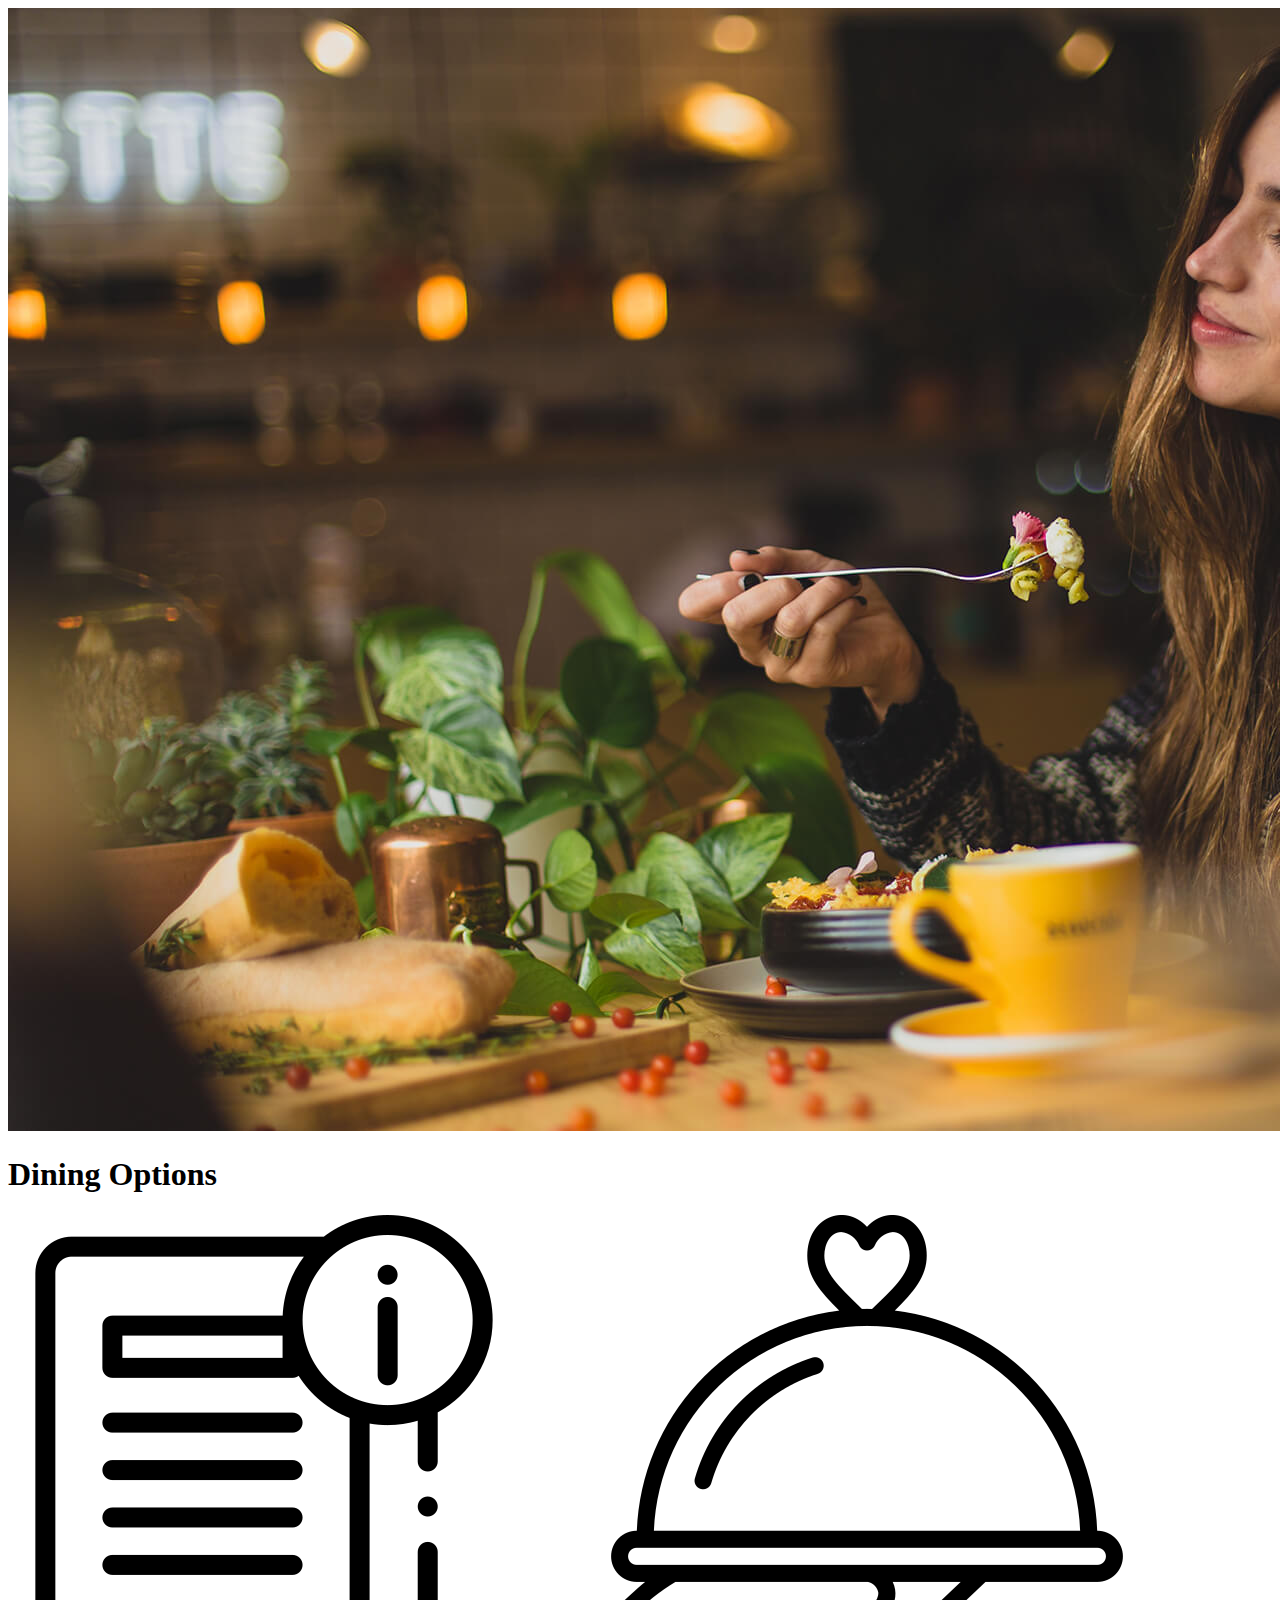
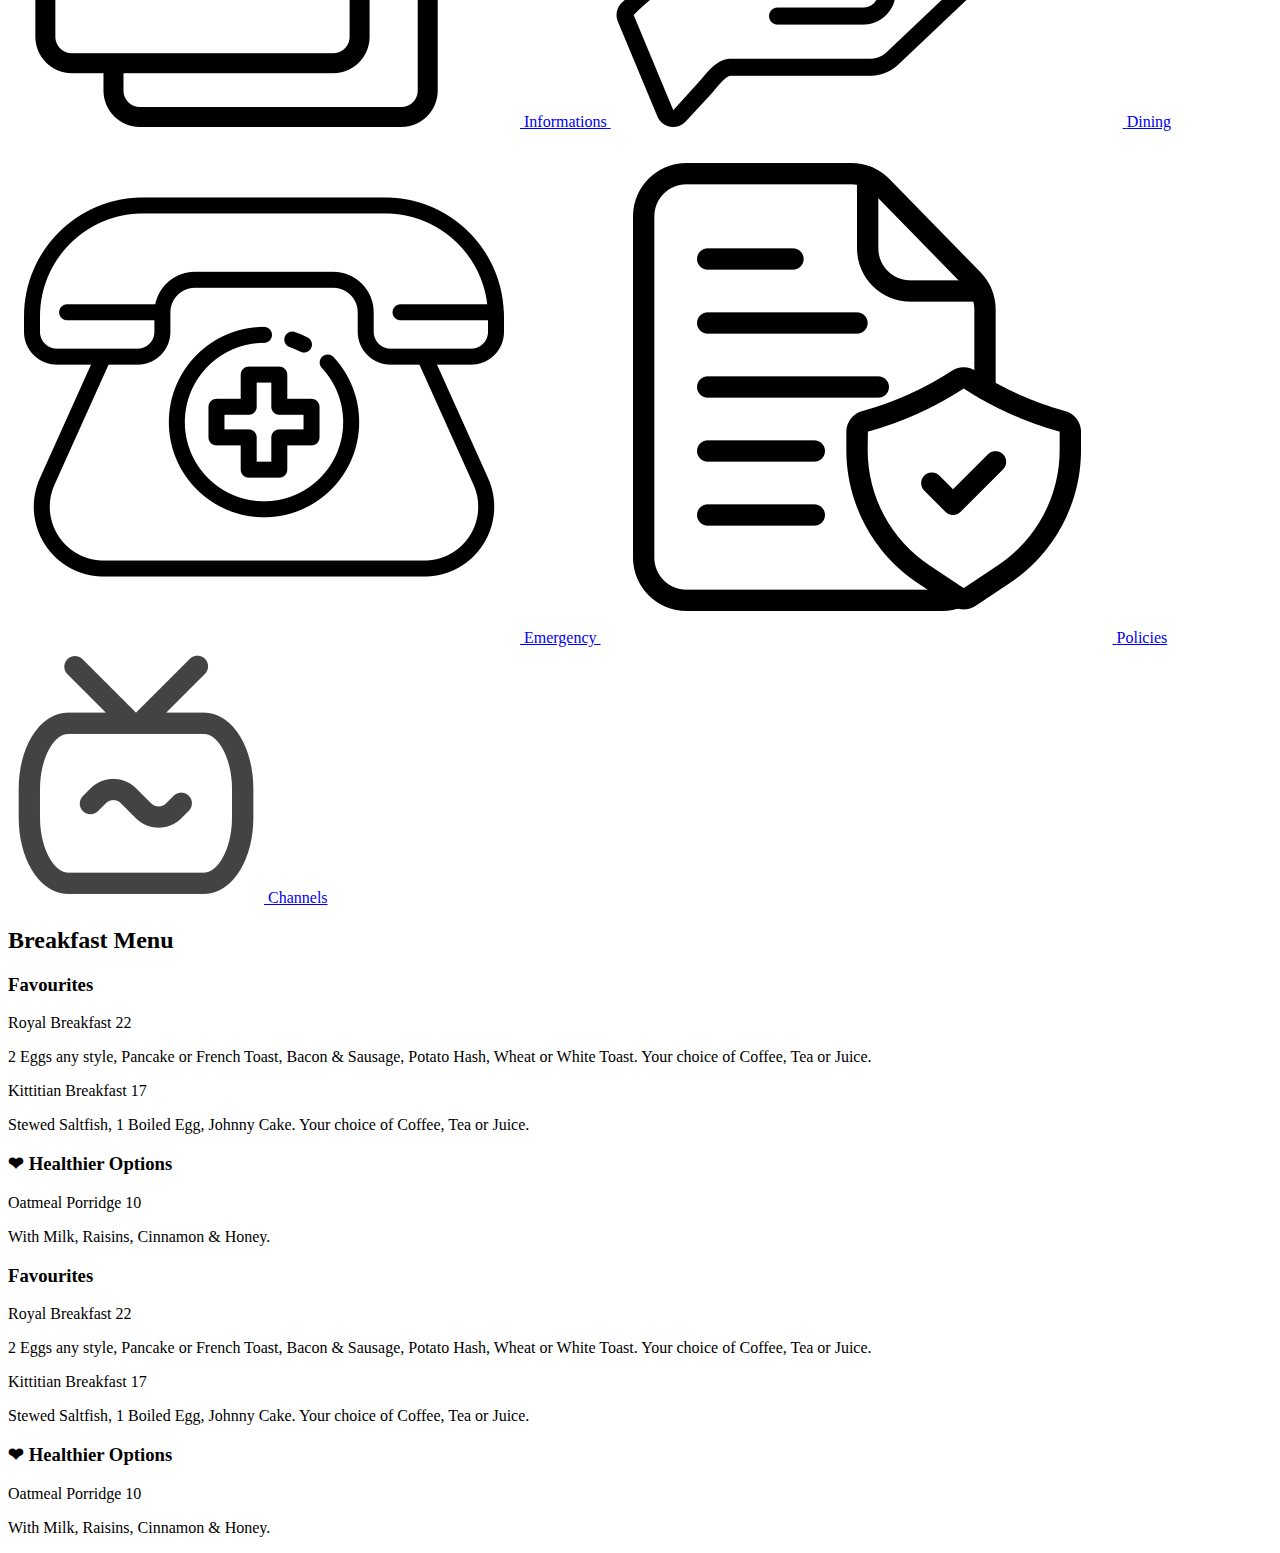
==== dinning.html @ 17a174ae "Add files via upload" ====
<!DOCTYPE html>
<html lang="en">
  <head>
    <meta charset="UTF-8" />
    <meta name="viewport" content="width=device-width, initial-scale=1.0" />
    <title>Bottom Navigation</title>
    <link rel="stylesheet" href="./css/style.css" />
  </head>

  <body>
    <div class="banner innerpage">
      <img src="./img/banner.jpg" alt="" />
      <div class="text-container">
        <h1>Dining Options</h1>
      </div>
    </div>
    <div class="bottom-nav">
      <a href="#" class="nav-item">
        <img src="./img/info.png" alt="" />
        <span>Informations</span>
      </a>
      <a href="#" class="nav-item">
        <img src="./img/dinner.png" alt="" />

        <span>Dining</span>
      </a>
      <a href="#" class="nav-item">
        <img src="./img/emergency.png" alt="" />
        <span>Emergency</span>
      </a>
      <a href="#" class="nav-item">
        <img src="./img/insurance.png" alt="" />
        <span>Policies</span>
      </a>
      <a href="#" class="nav-item">
        <img src="./img/tv.png" alt="" />
        <span>Channels</span>
      </a>
    </div>

    <div class="container">

    
    <h2 class="dinning-h2">Breakfast Menu</h2>
    
    <div class="menu-section favorites">
        <h3>Favourites</h3>
        <div class="menu-item">
            <span>Royal Breakfast</span>
            <span class="price">22</span>
        </div>
        <p class="description">2 Eggs any style, Pancake or French Toast, Bacon & Sausage, Potato Hash, Wheat or White Toast. Your choice of Coffee, Tea or Juice.</p>
        
        <div class="menu-item">
            <span>Kittitian Breakfast</span>
            <span class="price">17</span>
        </div>
        <p class="description">Stewed Saltfish, 1 Boiled Egg, Johnny Cake. Your choice of Coffee, Tea or Juice.</p>
    </div>
    
    <div class="menu-section healthy">
        <h3>&#10084; Healthier Options</h3>
        <div class="menu-item">
            <span>Oatmeal Porridge</span>
            <span class="price">10</span>
        </div>
        <p class="description">With Milk, Raisins, Cinnamon & Honey.</p>
    </div>
    <div class="menu-section ">
      <h3>Favourites</h3>
      <div class="menu-item">
          <span>Royal Breakfast</span>
          <span class="price">22</span>
      </div>
      <p class="description">2 Eggs any style, Pancake or French Toast, Bacon & Sausage, Potato Hash, Wheat or White Toast. Your choice of Coffee, Tea or Juice.</p>
      
      <div class="menu-item">
          <span>Kittitian Breakfast</span>
          <span class="price">17</span>
      </div>
      <p class="description">Stewed Saltfish, 1 Boiled Egg, Johnny Cake. Your choice of Coffee, Tea or Juice.</p>
  </div>
  
  <div class="menu-section healthy">
      <h3>&#10084; Healthier Options</h3>
      <div class="menu-item">
          <span>Oatmeal Porridge</span>
          <span class="price">10</span>
      </div>
      <p class="description">With Milk, Raisins, Cinnamon & Honey.</p>
  </div>
  </div>
    
  </body>
</html>
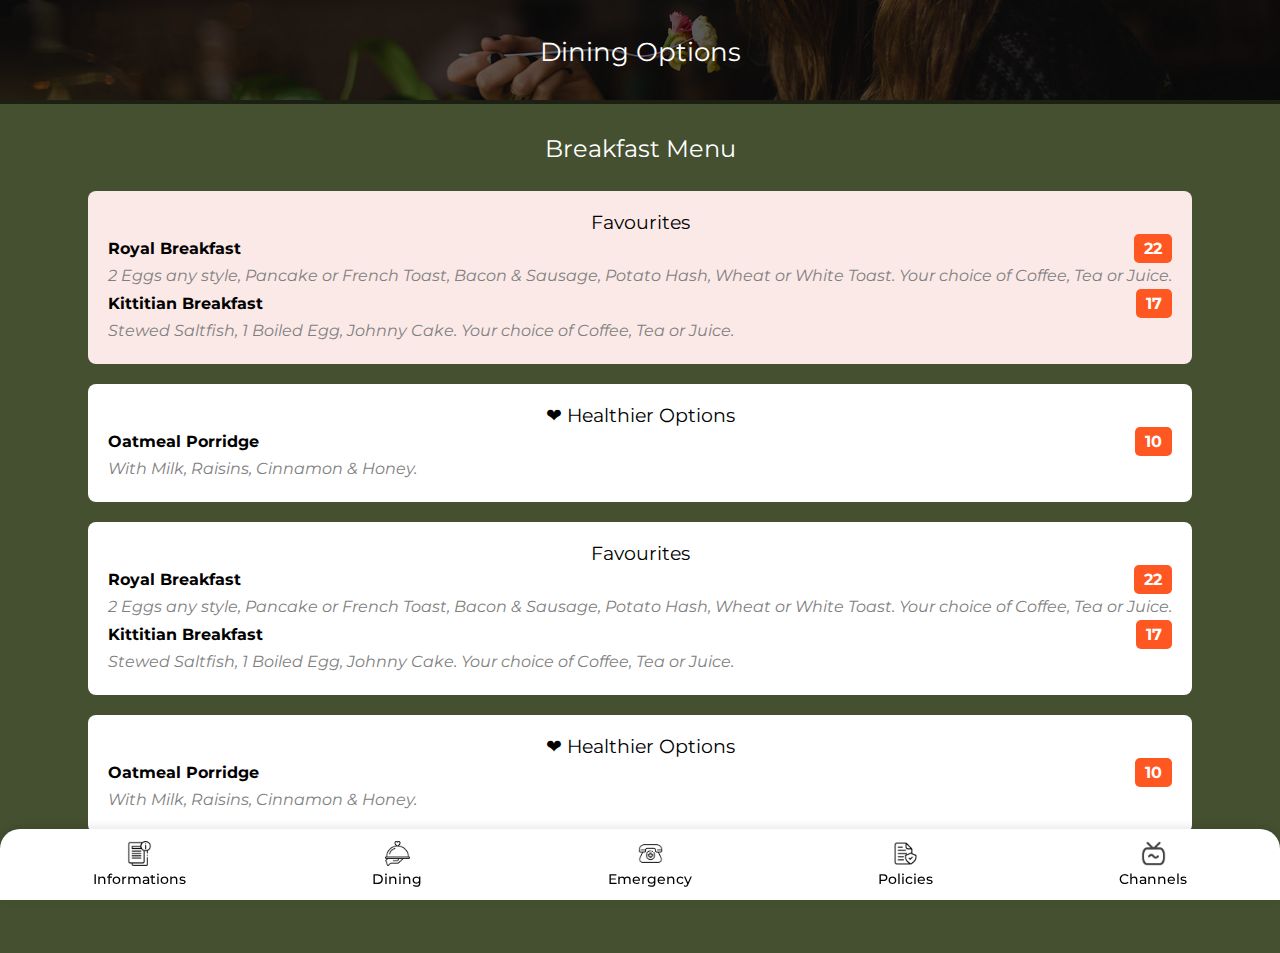
==== commit 0aefe9ef: "Update dinning.html" ====
--- a/dinning.html
+++ b/dinning.html
@@ -4,7 +4,7 @@
     <meta charset="UTF-8" />
     <meta name="viewport" content="width=device-width, initial-scale=1.0" />
     <title>Bottom Navigation</title>
-    <link rel="stylesheet" href="./css/style.css" />
+    <link rel="stylesheet" href="./style.css" />
   </head>
 
   <body>
--- a/style.css
+++ b/style.css
@@ -0,0 +1,175 @@
+
+@import url('https://fonts.googleapis.com/css2?family=Montserrat:ital,wght@0,100..900;1,100..900&display=swap');
+* {
+    margin: 0;
+    padding: 0;
+    box-sizing: border-box;
+}
+
+p{
+    line-height: 26px;
+}
+body {
+    font-family: "Montserrat", sans-serif;
+    font-optical-sizing: auto;
+    font-style: normal;
+    display: flex;
+    flex-direction: column;
+    justify-content: flex-end;
+    background-color: #445030;
+    padding-bottom: 100px;
+}
+ h1,h2,h3,h4{
+   font-weight: 400;
+}
+
+.bottom-nav {
+    position: fixed;
+    bottom: 0;
+    left: 50%;
+    width: 100%;
+    background: #ffffff;
+    display: flex;
+    justify-content: space-around;
+    align-items: center;
+    padding: 12px 0;
+    box-shadow: 0 -2px 10px rgba(0, 0, 0, 0.1);
+    border-radius: 20px 20px 0 0;
+    transform: translateX(-50%);
+}
+
+.nav-item {
+    display: flex;
+    flex-direction: column;
+    align-items: center;
+    text-decoration: none;
+    color: #000000;
+    font-size: 14px;
+    font-weight: 500;
+}
+
+.nav-item img {
+    width: 25px;
+    height: auto;
+    margin-bottom: 4px;
+}
+
+.active {
+    color: black;
+    font-weight: bold;
+}
+.banner img{
+    height: 100vh;
+    width: 100%;
+    object-fit: cover;
+}
+.banner {
+position: relative;
+}
+
+.banner:before {position: absolute;width: 100%;height: 100%;content: '';background-color: #00000069;}
+
+.banner .text-container {
+position: absolute;
+top: 25%;
+left: 5%;
+right: 5%;
+color: #ffff;
+}
+
+.banner .text-container h1 {
+margin-bottom: 30px;
+}
+.banner .text-container p {line-height: 26px;margin-bottom: 40px;}
+a.primary-btn {
+border: solid 2px #ffb03b;
+padding: 10px 24px;
+color: #fff;
+text-decoration: none;
+border-radius: 26px;
+min-width: 148px;
+display: inline-block;
+text-align: center;
+}
+.about {padding: 30px 14px;color: #fff;text-align: center;}
+.about img {width: 100%;margin-bottom: 30px;margin-top: 20px;border-radius: 16px;}
+
+.about h2 {line-height: 34px;color: #ffffff;margin-bottom: 20px;font-size: 22px;}
+.banner.innerpage img{
+height: 100px;
+}
+.banner.innerpage h1{margin-bottom: 0;font-size: 26px;}
+.banner.innerpage .text-container{
+margin-bottom: 0;
+top: 50%;
+transform: translateY(-50%);
+text-align: center;
+}
+.banner.innerpage:before{
+background-color: #00000099;
+}
+.container {max-width: 1200px;margin: auto;text-align: center;padding: 0px 20px;}
+.header {text-align: center;font-size: 24px;font-weight: 500;margin-bottom: 20px;color: #ffffff;margin-top: 20px;}
+
+.card {
+background: #ffffff;
+padding: 15px;
+border-radius: 15px;
+margin-bottom: 15px;
+box-shadow: 0 5px 15px rgba(0, 0, 0, 0.05);
+}
+
+.title {font-size: 17px;font-weight: 500;color: #44502f;margin-bottom: 10px;}
+
+.info {font-size: 14px;color: #000000;display: flex;justify-content: space-between;text-align: left;margin-bottom: 8px;}
+.info .right {
+    text-align: right;
+    min-width: 34%;
+}
+.pt-4{
+    padding-top: 40px;
+}
+section.information.info-text-center .info {
+    text-align: center;
+    justify-content: center;
+}
+.menu-section {
+    padding: 20px;
+    border-radius: 8px;
+    margin-bottom: 20px;
+    background-color: #fff;
+}
+.favorites {
+    background-color: #fbe9e7;
+}
+.healthy {
+}
+.menu-item {
+    display: flex;
+    justify-content: space-between;
+    align-items: center;
+    font-weight: bold;
+}
+.description {
+    font-style: italic;
+    color: gray;
+    text-align: left;
+}
+.price {
+    background-color: #ff5722;
+    color: white;
+    padding: 5px 10px;
+    border-radius: 5px;
+    font-weight: bold;
+}
+h2.dinning-h2 {
+    margin-top: 30px;
+    margin-bottom: 28px;
+    color: #fff;
+}
+h4 {
+    font-size: 18px;
+    margin-bottom: 22px;
+    margin-top: 22px;
+    color: #ffff;
+}